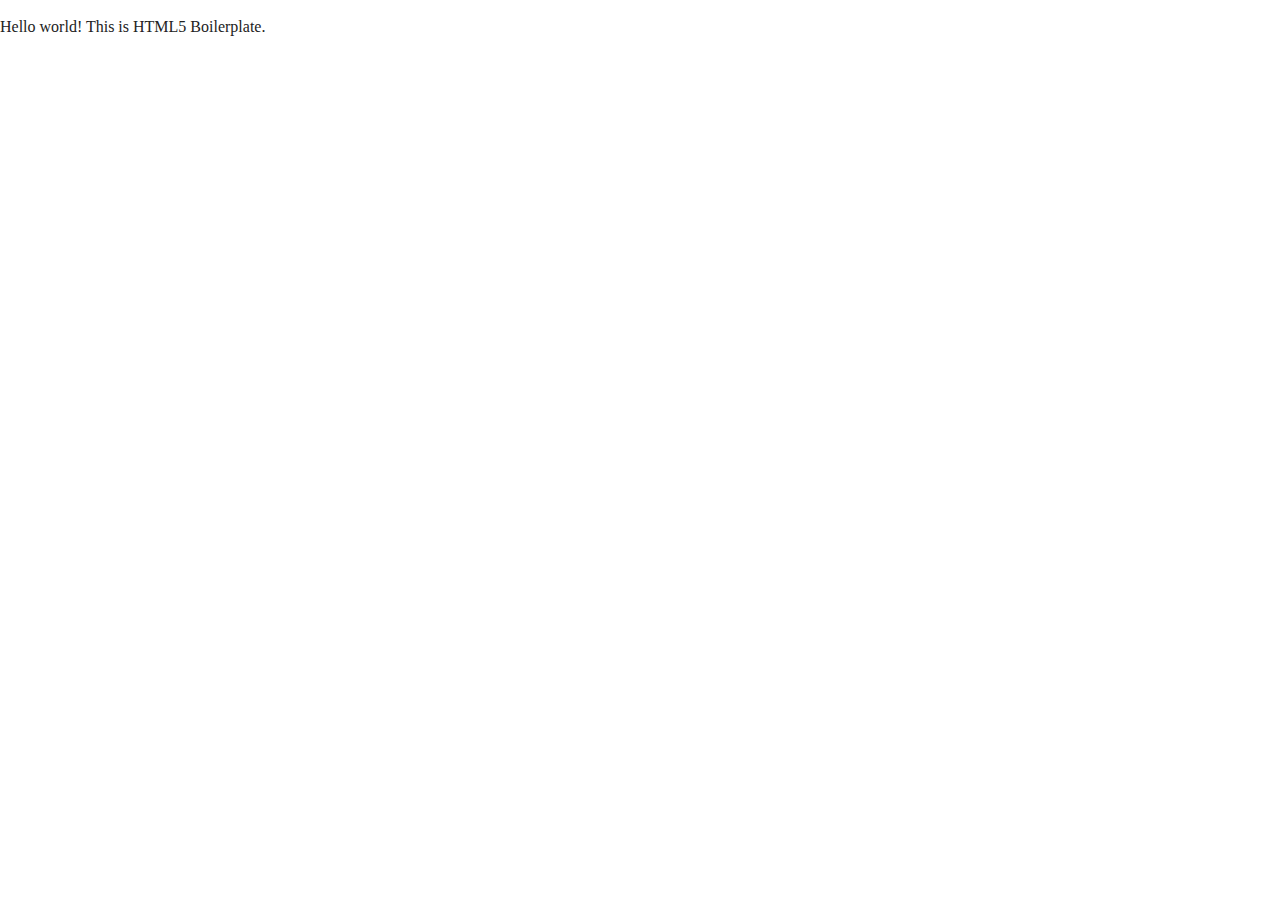
==== index.html @ c73bb633 "first commit" ====
<!doctype html>
<html class="no-js" lang="">

<head>
  <meta charset="utf-8">
  <title></title>
  <meta name="description" content="">
  <meta name="viewport" content="width=device-width, initial-scale=1">

  <meta property="og:title" content="">
  <meta property="og:type" content="">
  <meta property="og:url" content="">
  <meta property="og:image" content="">

  <link rel="manifest" href="site.webmanifest">
  <link rel="apple-touch-icon" href="icon.png">
  <!-- Place favicon.ico in the root directory -->

  <link rel="stylesheet" href="css/normalize.css">
  <link rel="stylesheet" href="css/main.css">

  <meta name="theme-color" content="#fafafa">
</head>

<body>

  <!-- Add your site or application content here -->
  <p>Hello world! This is HTML5 Boilerplate.</p>
  <script src="js/vendor/modernizr-3.11.2.min.js"></script>
  <script src="js/plugins.js"></script>
  <script src="js/main.js"></script>

  <!-- Google Analytics: change UA-XXXXX-Y to be your site's ID. -->
  <script>
    window.ga = function () { ga.q.push(arguments) }; ga.q = []; ga.l = +new Date;
    ga('create', 'UA-XXXXX-Y', 'auto'); ga('set', 'anonymizeIp', true); ga('set', 'transport', 'beacon'); ga('send', 'pageview')
  </script>
  <script src="https://www.google-analytics.com/analytics.js" async></script>
</body>

</html>
---- css/main.css ----
/*! HTML5 Boilerplate v8.0.0 | MIT License | https://html5boilerplate.com/ */

/* main.css 2.1.0 | MIT License | https://github.com/h5bp/main.css#readme */
/*
 * What follows is the result of much research on cross-browser styling.
 * Credit left inline and big thanks to Nicolas Gallagher, Jonathan Neal,
 * Kroc Camen, and the H5BP dev community and team.
 */

/* ==========================================================================
   Base styles: opinionated defaults
   ========================================================================== */

html {
  color: #222;
  font-size: 1em;
  line-height: 1.4;
}

/*
 * Remove text-shadow in selection highlight:
 * https://twitter.com/miketaylr/status/12228805301
 *
 * Vendor-prefixed and regular ::selection selectors cannot be combined:
 * https://stackoverflow.com/a/16982510/7133471
 *
 * Customize the background color to match your design.
 */

::-moz-selection {
  background: #b3d4fc;
  text-shadow: none;
}

::selection {
  background: #b3d4fc;
  text-shadow: none;
}

/*
 * A better looking default horizontal rule
 */

hr {
  display: block;
  height: 1px;
  border: 0;
  border-top: 1px solid #ccc;
  margin: 1em 0;
  padding: 0;
}

/*
 * Remove the gap between audio, canvas, iframes,
 * images, videos and the bottom of their containers:
 * https://github.com/h5bp/html5-boilerplate/issues/440
 */

audio,
canvas,
iframe,
img,
svg,
video {
  vertical-align: middle;
}

/*
 * Remove default fieldset styles.
 */

fieldset {
  border: 0;
  margin: 0;
  padding: 0;
}

/*
 * Allow only vertical resizing of textareas.
 */

textarea {
  resize: vertical;
}

/* ==========================================================================
   Author's custom styles
   ========================================================================== */

/* ==========================================================================
   Helper classes
   ========================================================================== */

/*
 * Hide visually and from screen readers
 */

.hidden,
[hidden] {
  display: none !important;
}

/*
 * Hide only visually, but have it available for screen readers:
 * https://snook.ca/archives/html_and_css/hiding-content-for-accessibility
 *
 * 1. For long content, line feeds are not interpreted as spaces and small width
 *    causes content to wrap 1 word per line:
 *    https://medium.com/@jessebeach/beware-smushed-off-screen-accessible-text-5952a4c2cbfe
 */

.sr-only {
  border: 0;
  clip: rect(0, 0, 0, 0);
  height: 1px;
  margin: -1px;
  overflow: hidden;
  padding: 0;
  position: absolute;
  white-space: nowrap;
  width: 1px;
  /* 1 */
}

/*
 * Extends the .sr-only class to allow the element
 * to be focusable when navigated to via the keyboard:
 * https://www.drupal.org/node/897638
 */

.sr-only.focusable:active,
.sr-only.focusable:focus {
  clip: auto;
  height: auto;
  margin: 0;
  overflow: visible;
  position: static;
  white-space: inherit;
  width: auto;
}

/*
 * Hide visually and from screen readers, but maintain layout
 */

.invisible {
  visibility: hidden;
}

/*
 * Clearfix: contain floats
 *
 * For modern browsers
 * 1. The space content is one way to avoid an Opera bug when the
 *    `contenteditable` attribute is included anywhere else in the document.
 *    Otherwise it causes space to appear at the top and bottom of elements
 *    that receive the `clearfix` class.
 * 2. The use of `table` rather than `block` is only necessary if using
 *    `:before` to contain the top-margins of child elements.
 */

.clearfix::before,
.clearfix::after {
  content: " ";
  display: table;
}

.clearfix::after {
  clear: both;
}

/* ==========================================================================
   EXAMPLE Media Queries for Responsive Design.
   These examples override the primary ('mobile first') styles.
   Modify as content requires.
   ========================================================================== */

@media only screen and (min-width: 35em) {
  /* Style adjustments for viewports that meet the condition */
}

@media print,
  (-webkit-min-device-pixel-ratio: 1.25),
  (min-resolution: 1.25dppx),
  (min-resolution: 120dpi) {
  /* Style adjustments for high resolution devices */
}

/* ==========================================================================
   Print styles.
   Inlined to avoid the additional HTTP request:
   https://www.phpied.com/delay-loading-your-print-css/
   ========================================================================== */

@media print {
  *,
  *::before,
  *::after {
    background: #fff !important;
    color: #000 !important;
    /* Black prints faster */
    box-shadow: none !important;
    text-shadow: none !important;
  }

  a,
  a:visited {
    text-decoration: underline;
  }

  a[href]::after {
    content: " (" attr(href) ")";
  }

  abbr[title]::after {
    content: " (" attr(title) ")";
  }

  /*
   * Don't show links that are fragment identifiers,
   * or use the `javascript:` pseudo protocol
   */
  a[href^="#"]::after,
  a[href^="javascript:"]::after {
    content: "";
  }

  pre {
    white-space: pre-wrap !important;
  }

  pre,
  blockquote {
    border: 1px solid #999;
    page-break-inside: avoid;
  }

  /*
   * Printing Tables:
   * https://web.archive.org/web/20180815150934/http://css-discuss.incutio.com/wiki/Printing_Tables
   */
  thead {
    display: table-header-group;
  }

  tr,
  img {
    page-break-inside: avoid;
  }

  p,
  h2,
  h3 {
    orphans: 3;
    widows: 3;
  }

  h2,
  h3 {
    page-break-after: avoid;
  }
}
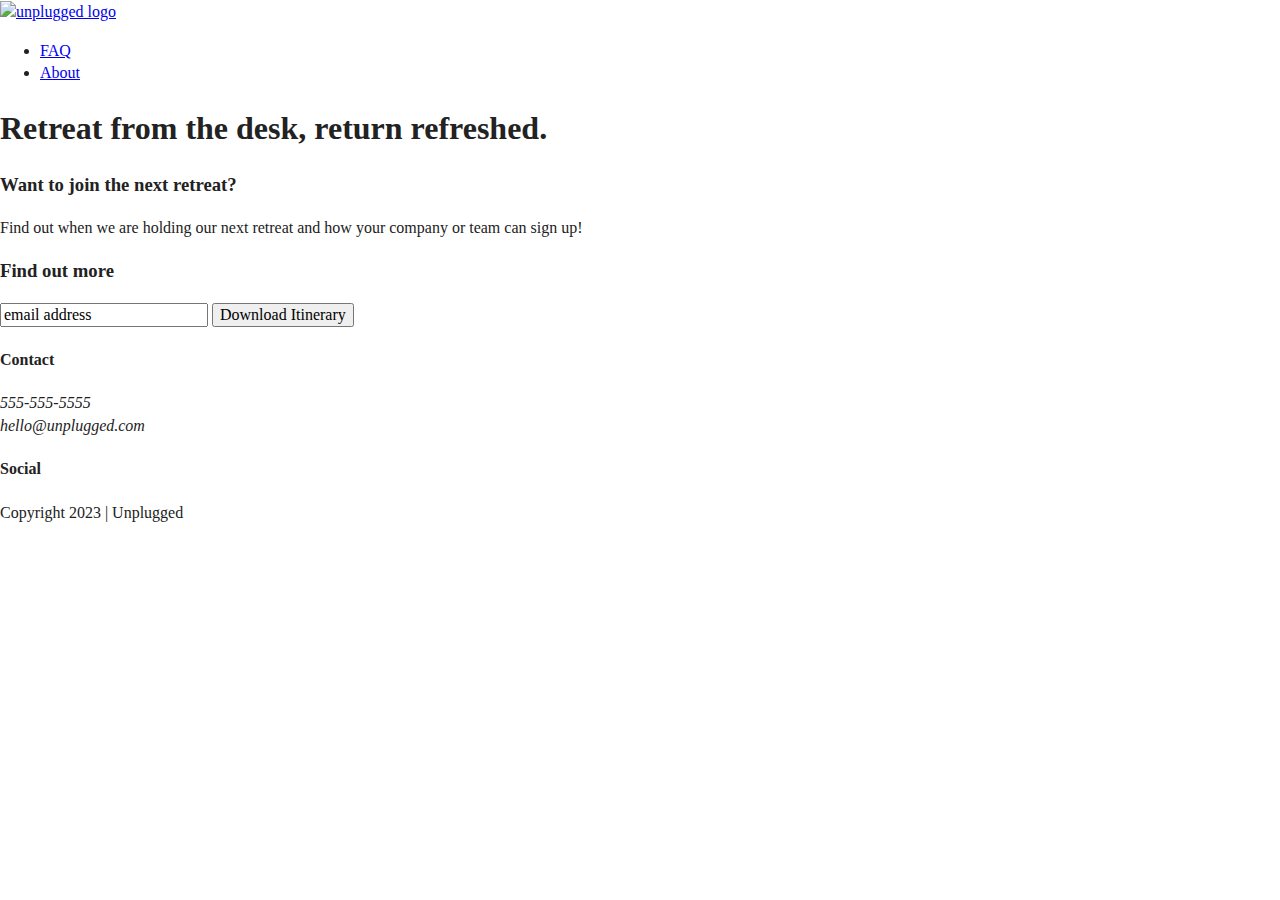
==== commit 4bc24dab: "Added header, main, and footer section" ====
--- a/index.html
+++ b/index.html
@@ -3,7 +3,7 @@
 
 <head>
   <meta charset="utf-8">
-  <title></title>
+  <title>Unplugged Retreat</title>
   <meta name="description" content="">
   <meta name="viewport" content="width=device-width, initial-scale=1">
 
@@ -24,8 +24,73 @@
 
 <body>
 
-  <!-- Add your site or application content here -->
-  <p>Hello world! This is HTML5 Boilerplate.</p>
+  <header>
+    <div class="content-wrapper">
+      <a href="#">
+        <img src="" alt="unplugged logo">
+      </a>
+      <div class="header-divider">
+        <nav>
+          <ul>
+            <li><a href="faq/index.html" rel="noopener">FAQ</a></li>
+            <li><a href="about/index.html" rel="noopener">About</a></li>
+          </ul>
+        </nav>
+      </div>   
+    </div>
+  </header>
+
+  <main>
+    <section class="hero-area">
+      <div class="content-wrapper">
+        <h1>Retreat from the desk, return refreshed.</h1>
+      </div>      
+    </section>
+
+    <aside>     
+      <div class="content-wrapper">
+        <div class="form-description">
+          <h3>Want to join the next retreat?</h3>
+          <p>Find out when we are holding our next retreat and how your company or team can sign up!</p>
+        </div>
+        <div class="form">
+          <h3>Find out more</h3>
+          <input type="text" name="name" value="email address">
+          <input type="button" value="Download Itinerary">
+        </div>        
+      </div>   
+    </aside>
+  </main> <!--main wrapper-->
+
+  <footer>
+    <div class="content-wrapper">
+      <div class="footer-contact">
+        <div class="contact">
+          <h4>Contact</h4>
+          <address>
+            <p>
+              555-555-5555 <br>
+              hello@unplugged.com
+            </p>
+          </address>
+        </div>
+        <div class="social">
+          <h4>Social</h4>
+          <div class="social-icons">
+            <p><a href="facebook.com" target="_blank" rel="noopener"></a></p>
+            <p><a href="twitter.com" target="_blank" rel="noopener"></a></p>
+            <p><a href="instagram.com" target="_blank" rel="noopener"></a></p>
+          </div> 
+        </div>
+      </div> <!--footer content ends here-->
+
+      <div class="copyright">
+        <p>Copyright 2023 | Unplugged</p>
+      </div> <!--footer content-wrapper ends-->
+    </div>
+  </footer>
+
+
   <script src="js/vendor/modernizr-3.11.2.min.js"></script>
   <script src="js/plugins.js"></script>
   <script src="js/main.js"></script>
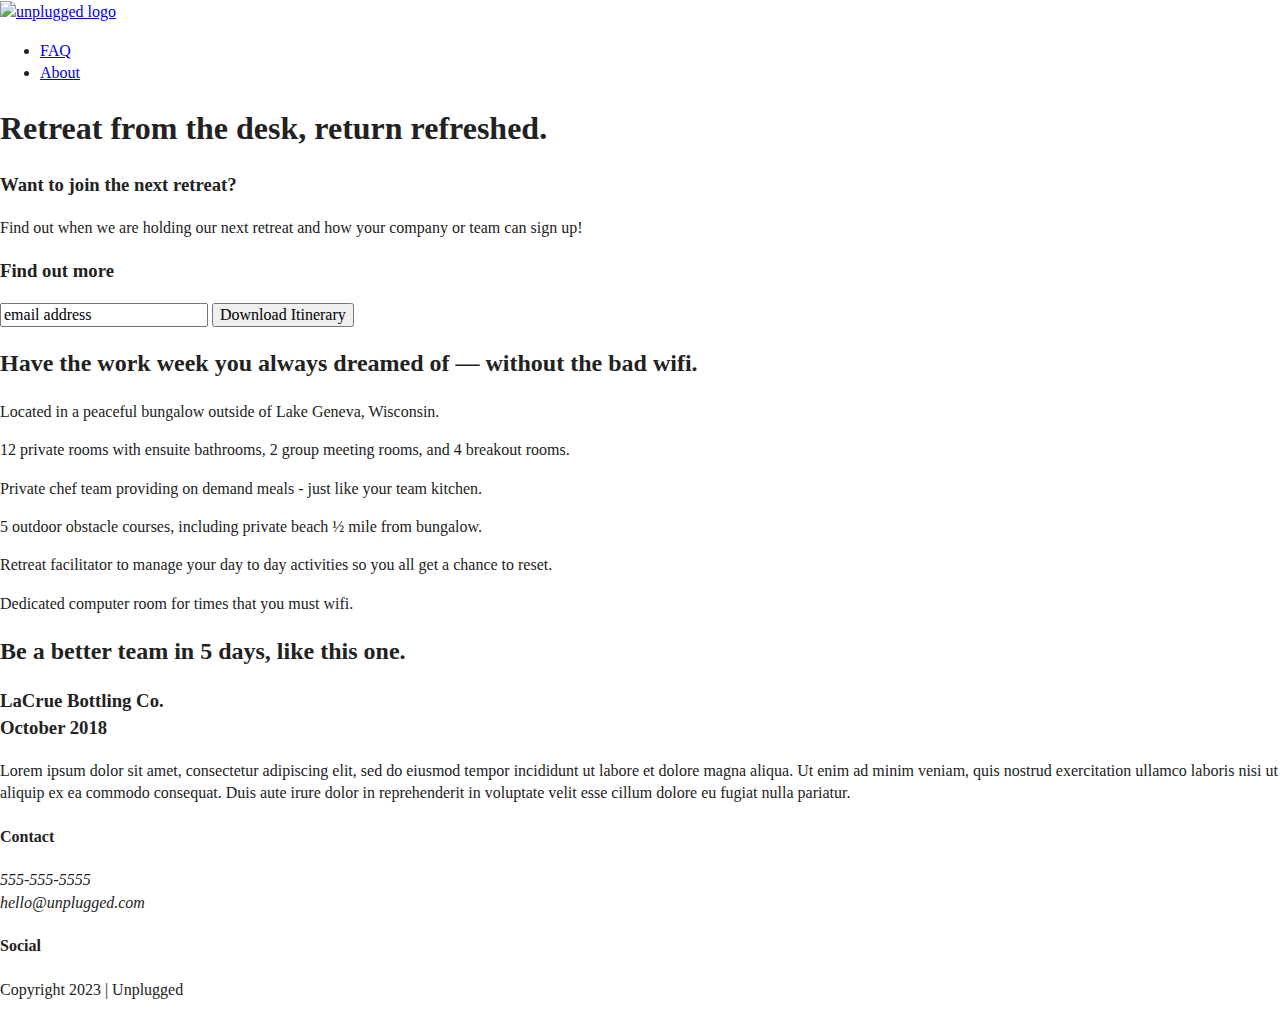
==== commit 636c3468: "Added a section for features and icons, and also the reviews" ====
--- a/index.html
+++ b/index.html
@@ -29,18 +29,18 @@
       <a href="#">
         <img src="" alt="unplugged logo">
       </a>
-      <div class="header-divider">
-        <nav>
-          <ul>
-            <li><a href="faq/index.html" rel="noopener">FAQ</a></li>
-            <li><a href="about/index.html" rel="noopener">About</a></li>
-          </ul>
-        </nav>
-      </div>   
+      <div class="header-divider"></div>
+      <nav>
+        <ul>
+          <li><a href="faq/index.html" rel="noopener">FAQ</a></li>
+          <li><a href="about/index.html" rel="noopener">About</a></li>
+        </ul>
+      </nav>   
     </div>
   </header>
 
   <main>
+
     <section class="hero-area">
       <div class="content-wrapper">
         <h1>Retreat from the desk, return refreshed.</h1>
@@ -51,7 +51,8 @@
       <div class="content-wrapper">
         <div class="form-description">
           <h3>Want to join the next retreat?</h3>
-          <p>Find out when we are holding our next retreat and how your company or team can sign up!</p>
+          <p>Find out when we are holding our next retreat and how your company or team can sign up!
+          </p>
         </div>
         <div class="form">
           <h3>Find out more</h3>
@@ -59,12 +60,78 @@
           <input type="button" value="Download Itinerary">
         </div>        
       </div>   
+
     </aside>
+
+    <section class="features">
+      <div class="content-wrapper">
+        <h2>
+          Have the work week you always dreamed of — without the bad wifi.
+        </h2>
+        <div class="features-items">
+          <article>
+            <p class="fontawesome-icon"></p>
+            <p class="features-item-description">
+              Located in a peaceful bungalow outside of Lake Geneva, Wisconsin.
+            </p>
+          </article>
+          <article>
+            <p class="fontawesome-icon"></p>
+            <p class="features-item-description">
+              12 private rooms with ensuite bathrooms, 2 group meeting rooms, and 4 breakout rooms.
+            </p>
+          </article>
+          <article>
+            <p class="fontawesome-icon"></p>
+            <p class="features-item-description">
+              Private chef team providing on demand meals - just like your team kitchen.
+            </p>
+          </article>
+          <article>
+            <p class="fontawesome-icon"></p>
+            <p class="features-item-description">
+              5 outdoor obstacle courses, including private beach ½ mile from bungalow.
+            </p>
+          </article>
+          <article>
+            <p class="fontawesome-icon"></p>
+            <p class="features-item-description">
+              Retreat facilitator to manage your day to day activities so you all get a chance to reset.
+            </p>
+          </article>
+          <article>
+            <p class="fontawesome-icon"></p>
+            <p class="features-item-description">
+              Dedicated computer room for times that you must wifi.
+            </p>
+          </article>
+        </div>       
+      </div>
+    </section>
+
+    <section class="reviews">
+      <div class="content-wrapper">
+        <h2>
+          Be a better team in 5 days, like this one.
+        </h2>
+        <article>
+          <div>
+            <h3>
+              LaCrue Bottling Co. <br>
+              October 2018
+            </h3>
+            <p>Lorem ipsum dolor sit amet, consectetur adipiscing elit, sed do eiusmod tempor incididunt ut labore et dolore magna aliqua. Ut enim ad minim veniam, quis nostrud exercitation ullamco laboris nisi ut aliquip ex ea commodo consequat. Duis aute irure dolor in reprehenderit in voluptate velit esse cillum dolore eu fugiat nulla pariatur.               
+            </p>
+          </div>
+        </article> 
+      </div>
+    </section>
+
   </main> <!--main wrapper-->
 
   <footer>
     <div class="content-wrapper">
-      <div class="footer-contact">
+      <div class="footer-content">
         <div class="contact">
           <h4>Contact</h4>
           <address>
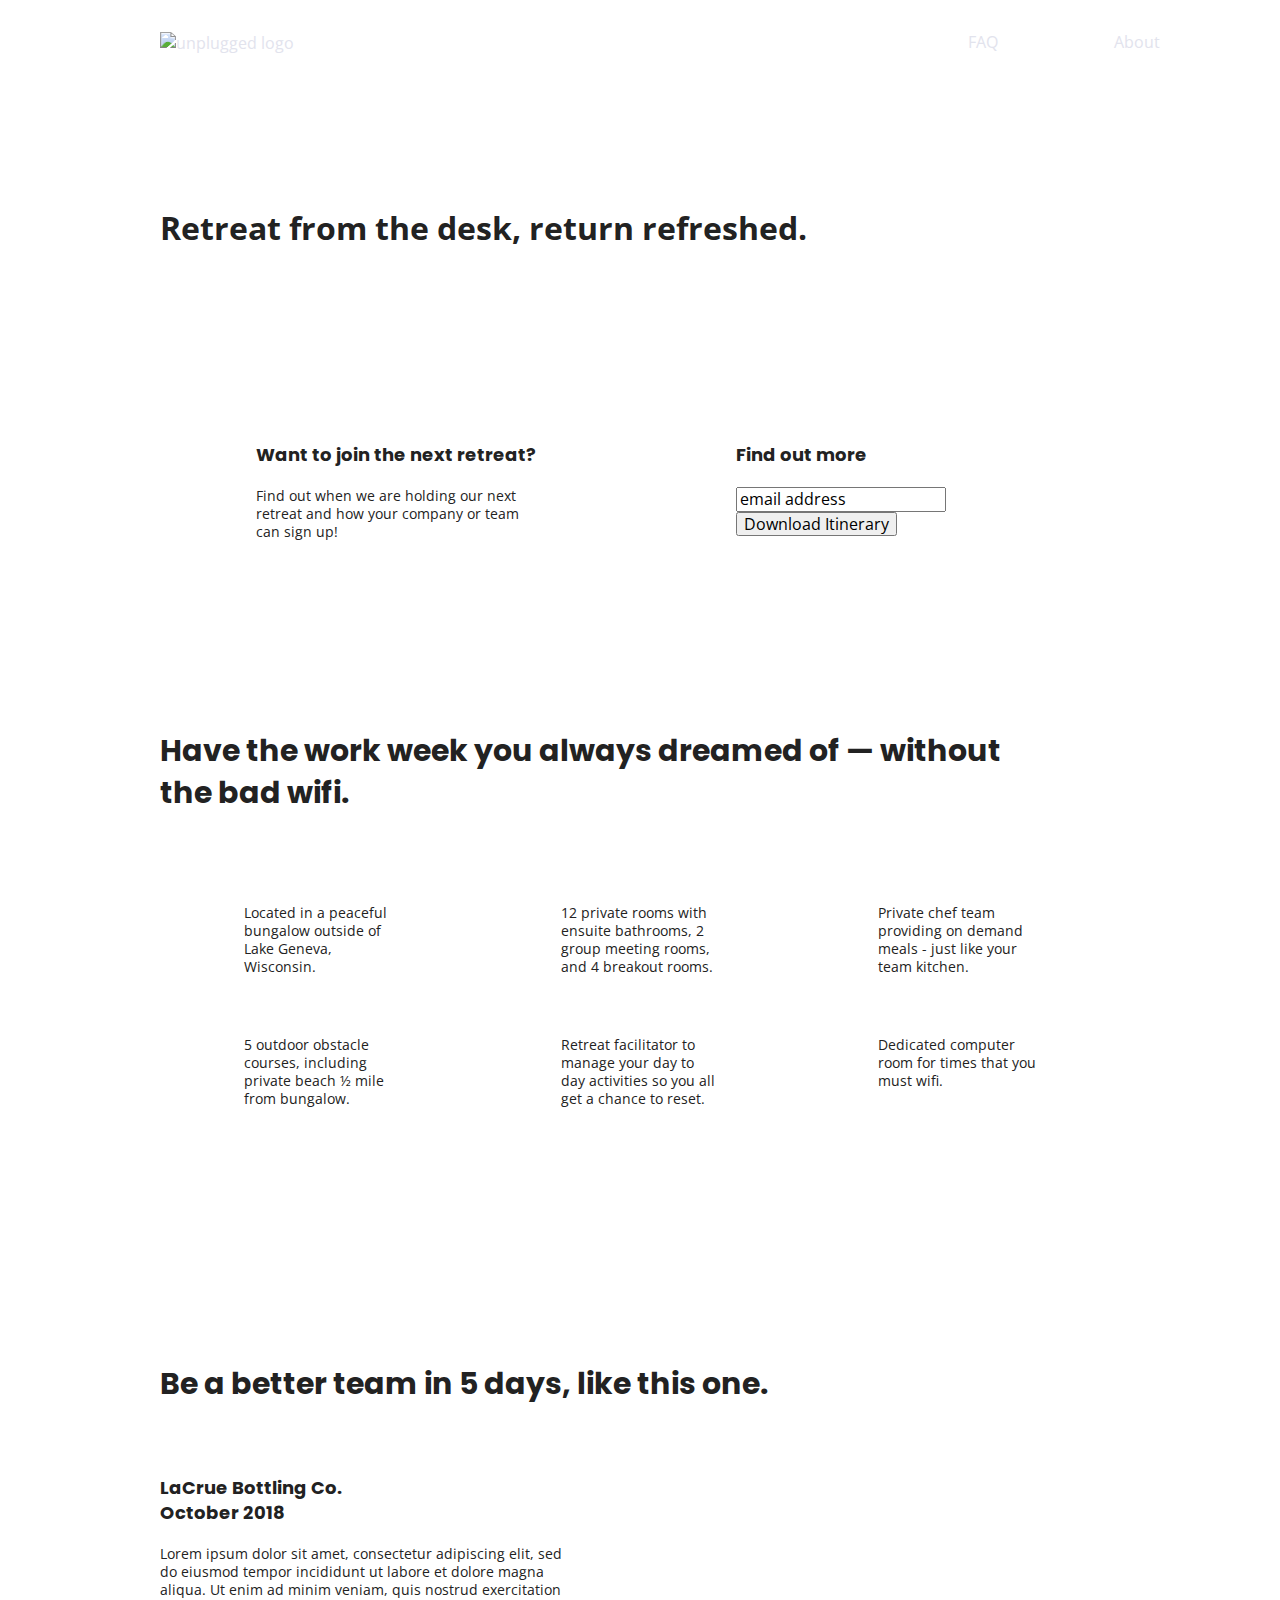
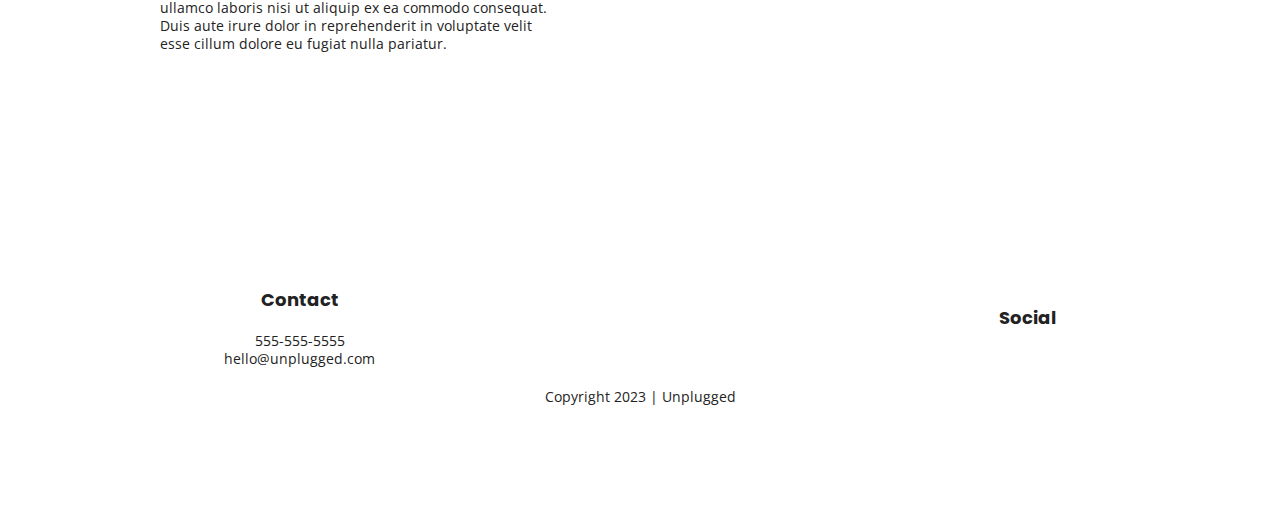
==== commit 62f093a0: "Added text styles" ====
--- a/index.html
+++ b/index.html
@@ -16,6 +16,8 @@
   <link rel="apple-touch-icon" href="icon.png">
   <!-- Place favicon.ico in the root directory -->
 
+  <!-- Google Fonts -->
+  <link href="https://fonts.googleapis.com/css?family=Open+Sans:400,700|Poppins:500,700" rel="stylesheet">
   <link rel="stylesheet" href="css/normalize.css">
   <link rel="stylesheet" href="css/main.css">
 
@@ -32,8 +34,8 @@
       <div class="header-divider"></div>
       <nav>
         <ul>
-          <li><a href="faq/index.html" rel="noopener">FAQ</a></li>
-          <li><a href="about/index.html" rel="noopener">About</a></li>
+          <li><a href="faq/index.html">FAQ</a></li>
+          <li><a href="about/index.html">About</a></li>
         </ul>
       </nav>   
     </div>
--- a/css/main.css
+++ b/css/main.css
@@ -1,6 +1,5 @@
-/*! HTML5 Boilerplate v8.0.0 | MIT License | https://html5boilerplate.com/ */
-
-/* main.css 2.1.0 | MIT License | https://github.com/h5bp/main.css#readme */
+/*! HTML5 Boilerplate v6.1.0 | MIT License | https://html5boilerplate.com/ */
+
 /*
  * What follows is the result of much research on cross-browser styling.
  * Credit left inline and big thanks to Nicolas Gallagher, Jonathan Neal,
@@ -11,253 +10,676 @@
    Base styles: opinionated defaults
    ========================================================================== */
 
-html {
-  color: #222;
-  font-size: 1em;
-  line-height: 1.4;
+   html {
+    color: #222;
+    font-size: 1em;
+    line-height: 1.4;
+  }
+  
+  /*
+   * Remove text-shadow in selection highlight:
+   * https://twitter.com/miketaylr/status/12228805301
+   *
+   * Vendor-prefixed and regular ::selection selectors cannot be combined:
+   * https://stackoverflow.com/a/16982510/7133471
+   *
+   * Customize the background color to match your design.
+   */
+  
+  ::-moz-selection {
+    background: #b3d4fc;
+    text-shadow: none;
+  }
+  
+  ::selection {
+    background: #b3d4fc;
+    text-shadow: none;
+  }
+  
+  /*
+   * A better looking default horizontal rule
+   */
+  
+  hr {
+    display: block;
+    height: 1px;
+    border: 0;
+    border-top: 1px solid #ccc;
+    margin: 1em 0;
+    padding: 0;
+  }
+  
+  /*
+   * Remove the gap between audio, canvas, iframes,
+   * images, videos and the bottom of their containers:
+   * https://github.com/h5bp/html5-boilerplate/issues/440
+   */
+  
+  audio,
+  canvas,
+  iframe,
+  img,
+  svg,
+  video {
+    vertical-align: middle;
+  }
+  
+  /*
+   * Remove default fieldset styles.
+   */
+  
+  fieldset {
+    border: 0;
+    margin: 0;
+    padding: 0;
+  }
+  
+  /*
+   * Allow only vertical resizing of textareas.
+   */
+  
+  textarea {
+    resize: vertical;
+  }
+  
+  /* ==========================================================================
+     Browser Upgrade Prompt
+     ========================================================================== */
+  
+  .browserupgrade {
+    margin: 0.2em 0;
+    background: #ccc;
+    color: #000;
+    padding: 0.2em 0;
+  }
+  
+  /* ==========================================================================
+     Author's custom styles
+     ========================================================================== */
+     /* General Styles */
+ 
+  html {
+    font-size: 1rem;
+  }
+  
+  body {
+    font-family: 'Open Sans', sans-serif;
+    font-size: 1em;
+    text-align: left;
+  }
+  
+  ul, 
+  ol {
+    list-style-type: none;
+  }
+  
+  a {
+    color: #e2e3ed;
+    text-decoration: none;
+  }
+  
+  h2 {
+    font-family: 'Poppins', sans-serif;
+    font-size: 1.875em;
+  }
+  
+  h3, 
+  h4 {
+    font-family: 'Poppins', sans-serif;
+    margin: 20px 0;
+    font-size: 1.125em;
+  }
+  
+  p {
+    font-size: .875em;
+    line-height: 1.285em;
+  }
+  
+  img {
+  
+  }
+  
+  figure {
+    
+  }
+  
+  address {
+    font-style: normal;
+  }
+         
+  .content-wrapper {
+    width: 90%;
+    margin: 50px 0;
+  }
+  
+  /* -------------------- Base Header - Footer Styles -------------------- */
+  header {
+    display: flex;
+    justify-content: center;
+    padding: 15px 0;
+  }
+  
+  header .content-wrapper {
+    display: flex;
+    justify-content: center;
+    align-items: center;
+    flex-flow: row wrap;
+    margin: 0;
+  }
+  
+  .header-divider {
+    width: 100%;
+    height: 1px;
+    margin: 10px 0 20px 0;
+  }
+  
+  header nav {
+    width: 60%;
+  }
+  
+  header nav ul {
+    display: flex;
+    justify-content: space-around;
+    width: 100%;
+  }
+  
+  footer {
+    display: flex;
+    flex-direction: column;
+    align-items: center;
+    text-align: center;
+  }
+  
+  footer p {
+    margin: 0;
+  }
+  
+  footer .content-wrapper {
+    width: 55%;
+  }
+  
+  footer .contact {
+    margin-bottom: 50px;
+  }
+  
+  footer .social-icons {
+    display: flex;
+    justify-content: space-around;
+    align-items: center;
+  }
+  
+  footer .social-icons p {
+    display: flex;
+    justify-content: center;
+    align-items: center;
+  }
+  
+  footer .copyright {
+    margin: 20px 0;
+  }
+  
+  /* -------------------- Mobile Styles - Homepage -------------------- */
+  
+  /* Hero Area */
+  
+  .hero-area {
+    display: flex;
+    justify-content: center;
+  }
+  
+  /* Aside */
+  
+  aside {
+    display: flex;
+    justify-content: center;
+  }
+  
+  /* Features */
+  
+  .features {
+    display: flex;
+    justify-content: center;
+  }
+  
+  .features h2 {
+    margin-bottom: 60px;
+  }
+  
+  .features article {
+    width: 63%;
+    margin: 30px 0;
+  }
+  
+  .features .features-items {
+    display: flex;
+    justify-content: center;
+    align-items: flex-start;
+    flex-flow: row wrap;
+  }
+  
+  .features p {
+    margin: 0;
+  }
+  
+  /* Reviews */
+  
+  .reviews {
+    display: flex;
+    justify-content: center;
+  }
+  
+  .reviews h2 {
+    margin-bottom: 40px;
+  }
+  
+  .reviews h3 {
+    width: 55%;
+    margin: 20px 0;
+  }
+  
+  /* ==========================================================================
+     About Page
+     ========================================================================== */
+  
+  .mission {
+    display: flex;
+    justify-content: center;
+  }
+  
+  .contact-section {
+    display: flex;
+    justify-content: center;
+  }
+  
+  .contact-content p {
+    margin: 0;
+  }
+  
+  /* ==========================================================================
+     FAQ Page
+     ========================================================================== */
+  
+  .faq {
+    display: flex;
+    justify-content: center;
+  }
+  
+  .faq .content-wrapper {
+    display: flex;
+    justify-content: center;
+    align-items: flex-start;
+    flex-flow: row wrap;
+    margin: 50px 0 0 0;
+  }
+  
+  .faq h2 {
+    margin-bottom: 40px;
+  }
+  
+  .faq-content {
+    margin-bottom: 50px;
+  }
+  
+  /* ==========================================================================
+     Helper classes
+     ========================================================================== */
+  
+  /*
+   * Hide visually and from screen readers
+   */
+  
+  .hidden {
+    display: none !important;
+  }
+  
+  /*
+   * Hide only visually, but have it available for screen readers:
+   * https://snook.ca/archives/html_and_css/hiding-content-for-accessibility
+   *
+   * 1. For long content, line feeds are not interpreted as spaces and small width
+   *    causes content to wrap 1 word per line:
+   *    https://medium.com/@jessebeach/beware-smushed-off-screen-accessible-text-5952a4c2cbfe
+   */
+  
+  .visuallyhidden {
+    border: 0;
+    clip: rect(0 0 0 0);
+    height: 1px;
+    margin: -1px;
+    overflow: hidden;
+    padding: 0;
+    position: absolute;
+    width: 1px;
+    white-space: nowrap;
+    /* 1 */
+  }
+  
+  /*
+   * Extends the .visuallyhidden class to allow the element
+   * to be focusable when navigated to via the keyboard:
+   * https://www.drupal.org/node/897638
+   */
+  
+  .visuallyhidden.focusable:active,
+  .visuallyhidden.focusable:focus {
+    clip: auto;
+    height: auto;
+    margin: 0;
+    overflow: visible;
+    position: static;
+    width: auto;
+    white-space: inherit;
+  }
+  
+  /*
+   * Hide visually and from screen readers, but maintain layout
+   */
+  
+  .invisible {
+    visibility: hidden;
+  }
+  
+  /*
+   * Clearfix: contain floats
+   *
+   * For modern browsers
+   * 1. The space content is one way to avoid an Opera bug when the
+   *    `contenteditable` attribute is included anywhere else in the document.
+   *    Otherwise it causes space to appear at the top and bottom of elements
+   *    that receive the `clearfix` class.
+   * 2. The use of `table` rather than `block` is only necessary if using
+   *    `:before` to contain the top-margins of child elements.
+   */
+  
+  .clearfix:before,
+  .clearfix:after {
+    content: " ";
+    /* 1 */
+    display: table;
+    /* 2 */
+  }
+  
+  .clearfix:after {
+    clear: both;
+  }
+  
+  /* ==========================================================================
+     EXAMPLE Media Queries for Responsive Design.
+     These examples override the primary ('mobile first') styles.
+     Modify as content requires.
+     ========================================================================== */
+  
+  @media only screen and (min-width:768px) {
+    /*Tablet styles here*/
+  
+    /* General styles */
+    .content-wrapper {
+      max-width: 640px;
+      margin: 100px 0;
+    }
+  
+    /* Header */
+    header {
+      padding: 33px 0;
+    }
+  
+    header .content-wrapper {
+      width: 100%;
+      justify-content: space-between;
+    }
+  
+    header nav {
+      width: 20%;
+    }
+  
+    header nav ul {
+      justify-content: space-between;
+    }
+  
+    .header-divider {
+      display: none;
+    }
+  
+    /* Hero Area */
+  
+    /* Aside */
+    aside .content-wrapper {
+      margin: 50px 0;
+      display: flex;
+      justify-content: space-between;
+      align-content: flex-start;
+    }
+  
+    aside .content-wrapper .form-description,
+    aside .content-wrapper .form {
+      width: 40%;
+      margin: 0;
+    }
+  
+    /* Features */
+    .features article {
+      display: flex;
+      align-items: center;
+      flex-flow: column wrap;
+      flex-basis: 50%;
+    }
+  
+    .features .features-item-description {
+      width: 50%;
+    }
+  
+    /* Reviews */
+    .reviews article {
+      display: flex;
+      justify-content: space-between;
+    }
+  
+    .reviews article div {
+      width: 49%;
+    }
+  
+    /* Footer */
+    footer .content-wrapper {
+      width: 65%;
+    }
+  
+    .footer-content {
+      display: flex;
+      justify-content: space-between;
+      align-items: center;
+    }
+  
+    footer .contact {
+      margin-bottom: 0;
+    }
+  
+    footer .copyright {
+      width: 100%;
+    }
+  
+    /* ==========================================================================
+       About Page
+       ========================================================================== */
+  
+    .mission-content {
+      display: flex;
+      justify-content: space-between;
+      align-items: flex-start;
+      padding-top: 20px
+    }
+  
+    .mission-content p {
+      width: 45%;
+    }
+  
+    .contact-section .content-wrapper h2 {
+      width: 80%;
+    }
+  
+    .contact-content {
+      display: flex;
+      justify-content: space-between;
+      align-items: flex-start;
+    }
+  
+    /* ==========================================================================
+       FAQ Page
+       ========================================================================== */
+  
+    .faq .content-wrapper {
+      justify-content: space-between;
+    }
+  
+    .faq-content {
+      flex-basis: 45%;
+    }
+  
+    .faq h2 {
+      width: 100%;
+    }
+  }
+
+
+  /* --------------------Desktop Styles---------------------- */
+  @media only screen and (min-width:1200px) {
+
+     /* General styles */
+    .content-wrapper {
+      max-width: 960px;
+    }
+    /* Header */
+    header {
+      padding: 15px 0;
+    }
+
+    /* Hero */
+    .hero-area h1 {
+      width: 70%;
+    }
+
+    /* Aside */
+    aside .content-wrapper {
+      justify-content: space-around;
+    }
+
+    aside .content-wrapper .form-description,
+    aside .content-wrapper .form {
+      width: 30%;
+    }
+
+  /* Features */
+  .features h2 {
+    width: 90%;
+  }
+
+  .features article {
+    flex-basis: 33%;
+  }
+
+  /* Reviews */
+
+  .reviews h2 {
+    margin-bottom: 50px;
+  }
+  .reviews article div {
+    width: 42%;
+  }
 }
 
-/*
- * Remove text-shadow in selection highlight:
- * https://twitter.com/miketaylr/status/12228805301
- *
- * Vendor-prefixed and regular ::selection selectors cannot be combined:
- * https://stackoverflow.com/a/16982510/7133471
- *
- * Customize the background color to match your design.
- */
-
-::-moz-selection {
-  background: #b3d4fc;
-  text-shadow: none;
-}
-
-::selection {
-  background: #b3d4fc;
-  text-shadow: none;
-}
-
-/*
- * A better looking default horizontal rule
- */
-
-hr {
-  display: block;
-  height: 1px;
-  border: 0;
-  border-top: 1px solid #ccc;
-  margin: 1em 0;
-  padding: 0;
-}
-
-/*
- * Remove the gap between audio, canvas, iframes,
- * images, videos and the bottom of their containers:
- * https://github.com/h5bp/html5-boilerplate/issues/440
- */
-
-audio,
-canvas,
-iframe,
-img,
-svg,
-video {
-  vertical-align: middle;
-}
-
-/*
- * Remove default fieldset styles.
- */
-
-fieldset {
-  border: 0;
-  margin: 0;
-  padding: 0;
-}
-
-/*
- * Allow only vertical resizing of textareas.
- */
-
-textarea {
-  resize: vertical;
-}
-
-/* ==========================================================================
-   Author's custom styles
-   ========================================================================== */
-
-/* ==========================================================================
-   Helper classes
-   ========================================================================== */
-
-/*
- * Hide visually and from screen readers
- */
-
-.hidden,
-[hidden] {
-  display: none !important;
-}
-
-/*
- * Hide only visually, but have it available for screen readers:
- * https://snook.ca/archives/html_and_css/hiding-content-for-accessibility
- *
- * 1. For long content, line feeds are not interpreted as spaces and small width
- *    causes content to wrap 1 word per line:
- *    https://medium.com/@jessebeach/beware-smushed-off-screen-accessible-text-5952a4c2cbfe
- */
-
-.sr-only {
-  border: 0;
-  clip: rect(0, 0, 0, 0);
-  height: 1px;
-  margin: -1px;
-  overflow: hidden;
-  padding: 0;
-  position: absolute;
-  white-space: nowrap;
-  width: 1px;
-  /* 1 */
-}
-
-/*
- * Extends the .sr-only class to allow the element
- * to be focusable when navigated to via the keyboard:
- * https://www.drupal.org/node/897638
- */
-
-.sr-only.focusable:active,
-.sr-only.focusable:focus {
-  clip: auto;
-  height: auto;
-  margin: 0;
-  overflow: visible;
-  position: static;
-  white-space: inherit;
-  width: auto;
-}
-
-/*
- * Hide visually and from screen readers, but maintain layout
- */
-
-.invisible {
-  visibility: hidden;
-}
-
-/*
- * Clearfix: contain floats
- *
- * For modern browsers
- * 1. The space content is one way to avoid an Opera bug when the
- *    `contenteditable` attribute is included anywhere else in the document.
- *    Otherwise it causes space to appear at the top and bottom of elements
- *    that receive the `clearfix` class.
- * 2. The use of `table` rather than `block` is only necessary if using
- *    `:before` to contain the top-margins of child elements.
- */
-
-.clearfix::before,
-.clearfix::after {
-  content: " ";
-  display: table;
-}
-
-.clearfix::after {
-  clear: both;
-}
-
-/* ==========================================================================
-   EXAMPLE Media Queries for Responsive Design.
-   These examples override the primary ('mobile first') styles.
-   Modify as content requires.
-   ========================================================================== */
-
-@media only screen and (min-width: 35em) {
-  /* Style adjustments for viewports that meet the condition */
-}
-
-@media print,
+  /* ==================== ABOUT PAGE ============================ */
+  
+  .mission h2,
+  .contact-section .content-wrapper h2 {
+    width: 95%;
+  }
+
+  /* ====================== FAQ PAGE ============================ */
+
+  .faq h2 {
+    width: 100%;
+  }
+
+  @media print,
   (-webkit-min-device-pixel-ratio: 1.25),
   (min-resolution: 1.25dppx),
   (min-resolution: 120dpi) {
-  /* Style adjustments for high resolution devices */
-}
-
-/* ==========================================================================
-   Print styles.
-   Inlined to avoid the additional HTTP request:
-   https://www.phpied.com/delay-loading-your-print-css/
-   ========================================================================== */
-
-@media print {
-  *,
-  *::before,
-  *::after {
-    background: #fff !important;
-    color: #000 !important;
-    /* Black prints faster */
-    box-shadow: none !important;
-    text-shadow: none !important;
-  }
-
-  a,
-  a:visited {
-    text-decoration: underline;
-  }
-
-  a[href]::after {
-    content: " (" attr(href) ")";
-  }
-
-  abbr[title]::after {
-    content: " (" attr(title) ")";
-  }
-
-  /*
-   * Don't show links that are fragment identifiers,
-   * or use the `javascript:` pseudo protocol
-   */
-  a[href^="#"]::after,
-  a[href^="javascript:"]::after {
-    content: "";
-  }
-
-  pre {
-    white-space: pre-wrap !important;
-  }
-
-  pre,
-  blockquote {
-    border: 1px solid #999;
-    page-break-inside: avoid;
-  }
-
-  /*
-   * Printing Tables:
-   * https://web.archive.org/web/20180815150934/http://css-discuss.incutio.com/wiki/Printing_Tables
-   */
-  thead {
-    display: table-header-group;
-  }
-
-  tr,
-  img {
-    page-break-inside: avoid;
-  }
-
-  p,
-  h2,
-  h3 {
-    orphans: 3;
-    widows: 3;
-  }
-
-  h2,
-  h3 {
-    page-break-after: avoid;
-  }
-}
-
+    /* Style adjustments for high resolution devices */
+  }
+  
+  /* ==========================================================================
+     Print styles.
+     Inlined to avoid the additional HTTP request:
+     https://www.phpied.com/delay-loading-your-print-css/
+     ========================================================================== */
+  
+  @media print {
+  
+    *,
+    *:before,
+    *:after {
+      background: transparent !important;
+      color: #000 !important;
+      /* Black prints faster */
+      -webkit-box-shadow: none !important;
+      box-shadow: none !important;
+      text-shadow: none !important;
+    }
+  
+    a,
+    a:visited {
+      text-decoration: underline;
+    }
+  
+    a[href]:after {
+      content: " ("attr(href) ")";
+    }
+  
+    abbr[title]:after {
+      content: " ("attr(title) ")";
+    }
+  
+    /*
+       * Don't show links that are fragment identifiers,
+       * or use the `javascript:` pseudo protocol
+       */
+    a[href^="#"]:after,
+    a[href^="javascript:"]:after {
+      content: "";
+    }
+  
+    pre {
+      white-space: pre-wrap !important;
+    }
+  
+    pre,
+    blockquote {
+      border: 1px solid #999;
+      page-break-inside: avoid;
+    }
+  
+    /*
+       * Printing Tables:
+       * http://css-discuss.incutio.com/wiki/Printing_Tables
+       */
+    thead {
+      display: table-header-group;
+    }
+  
+    tr,
+    img {
+      page-break-inside: avoid;
+    }
+  
+    p,
+    h2,
+    h3 {
+      orphans: 3;
+      widows: 3;
+    }
+  
+    h2,
+    h3 {
+      page-break-after: avoid;
+    }
+  }
+  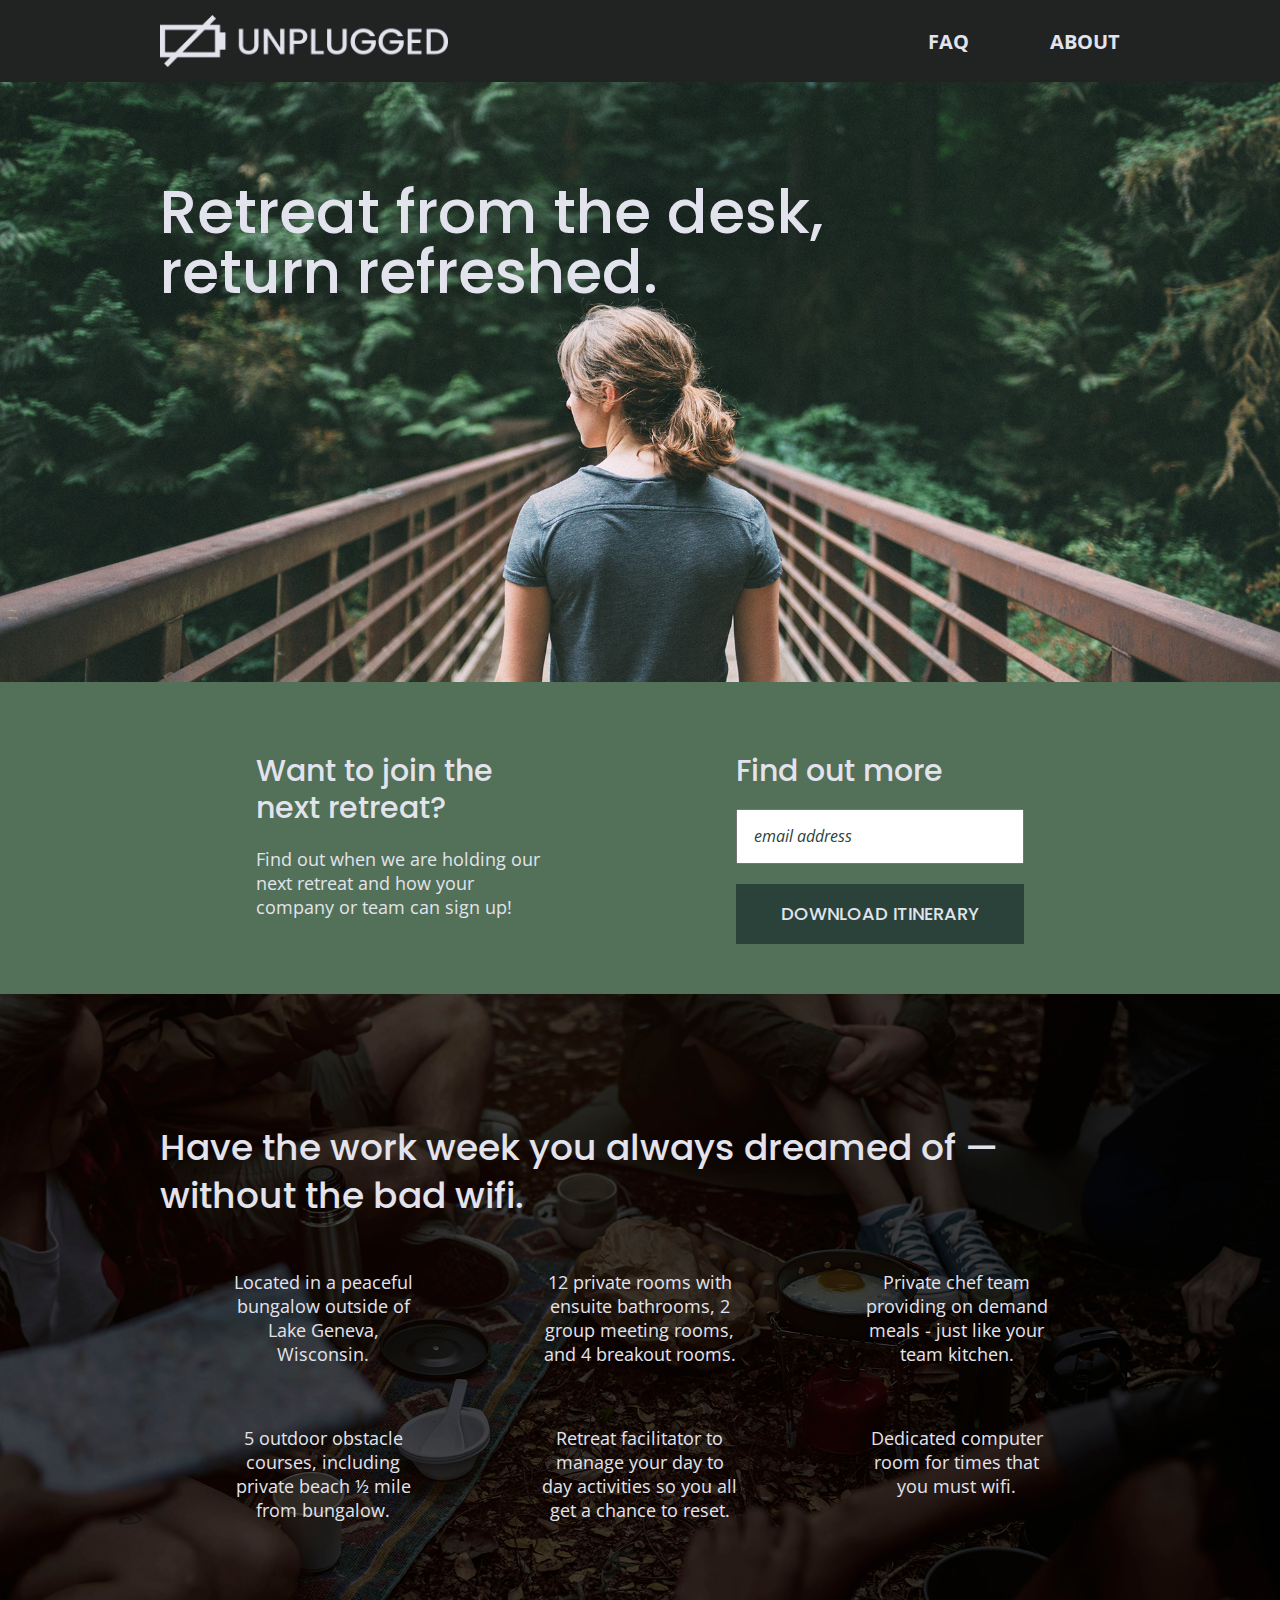
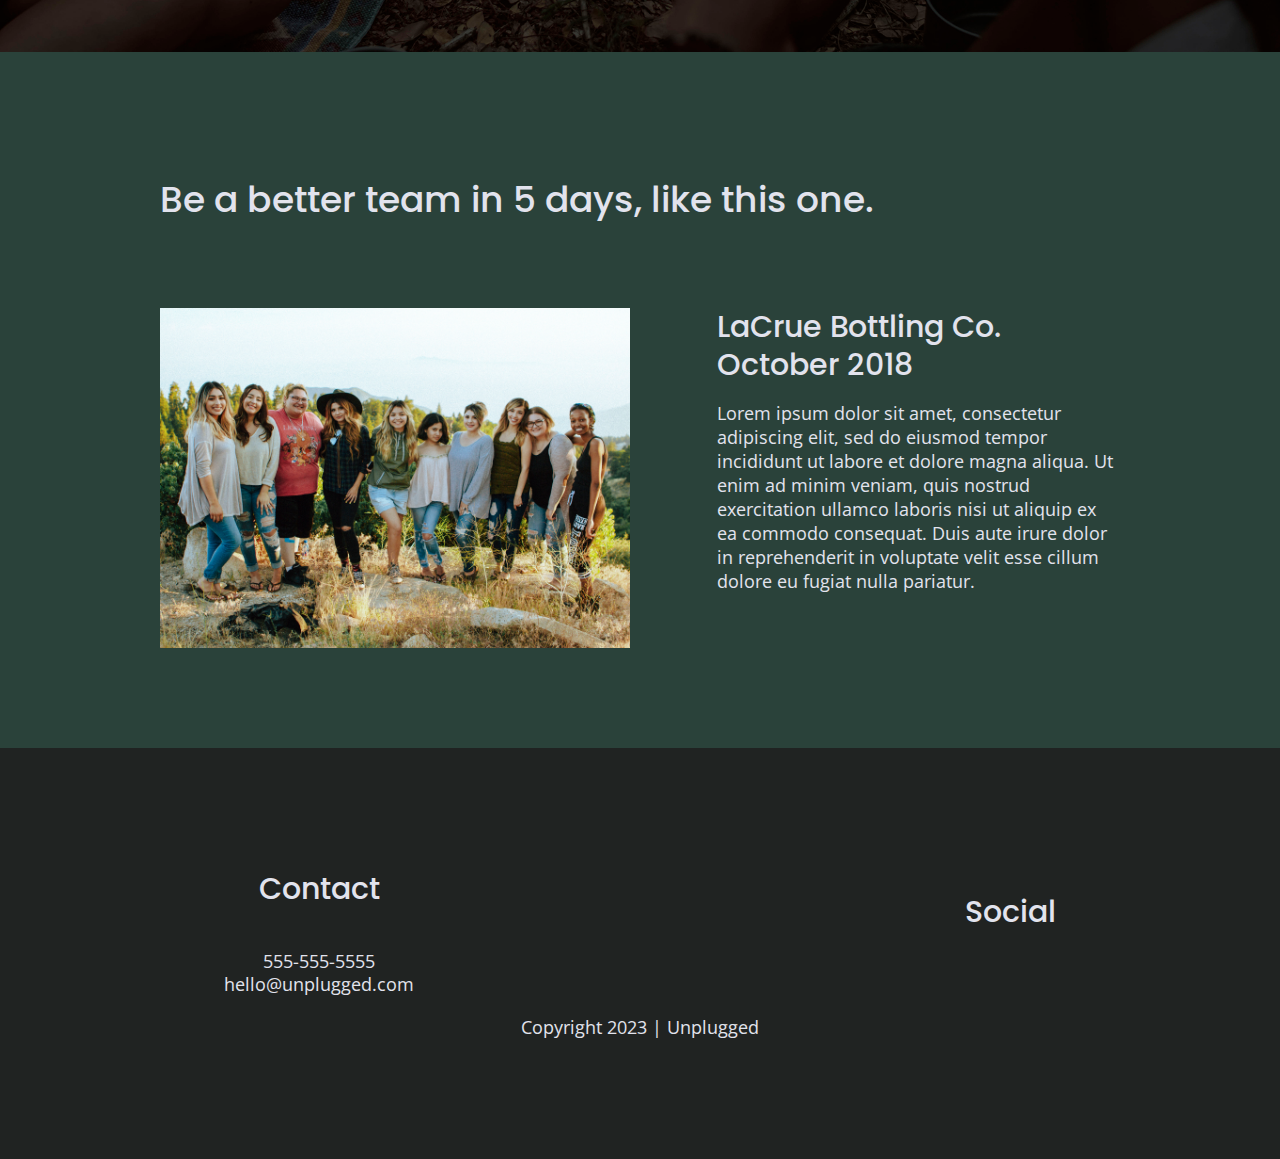
==== commit 8fed7d52: "Added responsive images" ====
--- a/index.html
+++ b/index.html
@@ -28,9 +28,11 @@
 
   <header>
     <div class="content-wrapper">
-      <a href="#">
-        <img src="" alt="unplugged logo">
-      </a>
+      <figure>
+        <a href="#">
+          <img src="img/unpluggedlogo.png" alt="unplugged logo">
+        </a>
+      </figure>
       <div class="header-divider"></div>
       <nav>
         <ul>
@@ -117,6 +119,9 @@
           Be a better team in 5 days, like this one.
         </h2>
         <article>
+          <figure>
+            <img src="img/unplugged-retreat-lacrue.jpg" alt="Group of happy peeople at an outdoor retreat.">
+          </figure>
           <div>
             <h3>
               LaCrue Bottling Co. <br>
--- a/css/main.css
+++ b/css/main.css
@@ -96,21 +96,25 @@
   /* ==========================================================================
      Author's custom styles
      ========================================================================== */
-     /* General Styles */
- 
+  
+  /* General Styles */
+  
   html {
     font-size: 1rem;
   }
   
   body {
+    font-size: 1em;
     font-family: 'Open Sans', sans-serif;
-    font-size: 1em;
+    color: #e2e3ed;
     text-align: left;
   }
   
-  ul, 
+  ul,
   ol {
     list-style-type: none;
+    margin: 0;
+    padding: 0;
   }
   
   a {
@@ -120,67 +124,83 @@
   
   h2 {
     font-family: 'Poppins', sans-serif;
+    font-weight: 500;
     font-size: 1.875em;
   }
   
-  h3, 
+  h3,
   h4 {
     font-family: 'Poppins', sans-serif;
+    font-weight: 500;
+    font-size: 1.125em;
     margin: 20px 0;
-    font-size: 1.125em;
   }
   
   p {
     font-size: .875em;
-    line-height: 1.285em;
+    line-height: 1.285;
   }
   
   img {
-  
+    width: 100%;
   }
   
   figure {
-    
+    margin: 0;
   }
   
   address {
     font-style: normal;
   }
-         
+  
   .content-wrapper {
     width: 90%;
     margin: 50px 0;
   }
   
   /* -------------------- Base Header - Footer Styles -------------------- */
+  
   header {
     display: flex;
     justify-content: center;
     padding: 15px 0;
+    background-color: #202322;
   }
   
   header .content-wrapper {
+    margin: 0;
     display: flex;
     justify-content: center;
     align-items: center;
     flex-flow: row wrap;
-    margin: 0;
+  }
+  
+  header figure {
+    width: 60%;
   }
   
   .header-divider {
+    background: #3a3a3a;
+    height: 1px;
     width: 100%;
-    height: 1px;
     margin: 10px 0 20px 0;
   }
   
   header nav {
     width: 60%;
+    font-size: 1.125em;
+    font-weight: 700;
+    text-transform: uppercase;
   }
   
   header nav ul {
+    width: 100%;
     display: flex;
     justify-content: space-around;
-    width: 100%;
+  }
+  
+  header nav ul li {
+    font-size: 1.125em;
   }
   
   footer {
@@ -188,6 +208,7 @@
     flex-direction: column;
     align-items: center;
     text-align: center;
+    background-color: #202322;
   }
   
   footer p {
@@ -223,20 +244,61 @@
   /* Hero Area */
   
   .hero-area {
-    display: flex;
-    justify-content: center;
+    background: url(../img/unplugged-retreat.jpg);
+    background-size: cover;
+    background-position: center;
+    min-height: 500px;
+    display: flex;
+    justify-content: center;
+  }
+  
+  .hero-area h1 {
+    font-size: 2.25em;
+    font-family: 'Poppins', Helvetica, Arial, sans-serif;
+    font-weight: 500;
+    line-height: 1.2;
   }
   
   /* Aside */
   
   aside {
-    display: flex;
-    justify-content: center;
-  }
-  
+    background-color: #527158;
+    display: flex;
+    justify-content: center;
+  }
+  
+  aside .form {
+    margin-top: 30px;
+  }
+  
+  input[type=text] {
+    box-sizing: border-box;
+    width: 100%;
+    color: #2a423a;
+    font-style: italic;
+    padding: 1em;
+  }
+  
+  input[type=button] {
+    width: 100%;
+    padding: 20px 0;
+    margin-top: 20px;
+    background-color: #2a423a;
+    font-family: 'Poppins', Helvetica, Arial, sans-serif;
+    font-weight: 500;
+    font-size: 1.125em;
+    color: #e2e3ed;
+    border: none;
+    text-align: center;
+    text-transform: uppercase;
+  }
+
   /* Features */
   
   .features {
+    background: url('../img/unplugged-retreat-features.jpg');
+    background-size: cover;
+    background-position: center;
     display: flex;
     justify-content: center;
   }
@@ -258,18 +320,21 @@
   }
   
   .features p {
+    text-align: center;
     margin: 0;
   }
   
   /* Reviews */
   
   .reviews {
+    background-color: #2a423a;
     display: flex;
     justify-content: center;
   }
   
   .reviews h2 {
     margin-bottom: 40px;
+    line-height: 1;
   }
   
   .reviews h3 {
@@ -282,11 +347,13 @@
      ========================================================================== */
   
   .mission {
+    background-color: #527158;
     display: flex;
     justify-content: center;
   }
   
   .contact-section {
+    background-color: #2a423a;
     display: flex;
     justify-content: center;
   }
@@ -300,6 +367,7 @@
      ========================================================================== */
   
   .faq {
+    background-color: #527158;
     display: flex;
     justify-content: center;
   }
@@ -314,10 +382,15 @@
   
   .faq h2 {
     margin-bottom: 40px;
+    line-height: 1;
   }
   
   .faq-content {
     margin-bottom: 50px;
+  }
+  
+  .faq-content h4 {
+    line-height: 1.333;
   }
   
   /* ==========================================================================
@@ -418,6 +491,16 @@
       margin: 100px 0;
     }
   
+    h2 {
+      font-size: 2.25em;
+      line-height: 1.333;
+    }
+  
+    h3 {
+      font-size: 1.5em;
+      line-height: 1.25;
+    }
+  
     /* Header */
     header {
       padding: 33px 0;
@@ -428,6 +511,10 @@
       justify-content: space-between;
     }
   
+    header figure {
+      width: 30%;
+    }
+  
     header nav {
       width: 20%;
     }
@@ -441,6 +528,16 @@
     }
   
     /* Hero Area */
+  
+    .hero-area {
+      min-height: 600px;
+    }
+  
+    .hero-area h1 {
+      font-size: 3em;
+      line-height: 1;
+      margin: 0;
+    }
   
     /* Aside */
     aside .content-wrapper {
@@ -457,6 +554,11 @@
     }
   
     /* Features */
+  
+    .features h2 {
+      margin-bottom: 20px;
+    }
+  
     .features article {
       display: flex;
       align-items: center;
@@ -465,7 +567,7 @@
     }
   
     .features .features-item-description {
-      width: 50%;
+      width: 62%;
     }
   
     /* Reviews */
@@ -474,8 +576,18 @@
       justify-content: space-between;
     }
   
+    .reviews h2 {
+      width: 85%;
+    }
+  
+    .reviews article figure,
     .reviews article div {
       width: 49%;
+    }
+  
+    .reviews h3 {
+      width: 75%;
+      margin: 0;
     }
   
     /* Footer */
@@ -483,29 +595,39 @@
       width: 65%;
     }
   
-    .footer-content {
+    footer .footer-content {
       display: flex;
       justify-content: space-between;
       align-items: center;
+      flex-direction: row;
     }
   
     footer .contact {
       margin-bottom: 0;
     }
   
+    footer h4 {
+      font-size: 1.5em;
+      margin-bottom: 40px;
+    }
+  
+    footer p {
+      line-height: 1.285;
+    }
+  
     footer .copyright {
       width: 100%;
     }
   
     /* ==========================================================================
-       About Page
-       ========================================================================== */
+     About Page
+     ========================================================================== */
   
     .mission-content {
       display: flex;
       justify-content: space-between;
       align-items: flex-start;
-      padding-top: 20px
+      padding-top: 20px;
     }
   
     .mission-content p {
@@ -522,10 +644,13 @@
       align-items: flex-start;
     }
   
+    .contact-content h4 {
+      font-size: 1.5em;
+    }
+  
     /* ==========================================================================
-       FAQ Page
-       ========================================================================== */
-  
+     FAQ Page
+     ========================================================================== */
     .faq .content-wrapper {
       justify-content: space-between;
     }
@@ -537,73 +662,113 @@
     .faq h2 {
       width: 100%;
     }
-  }
-
-
-  /* --------------------Desktop Styles---------------------- */
+  
+    .faq h4,
+    .faq p {
+      font-size: .875em;
+      line-height: 1.125;
+    }
+  }
+  
   @media only screen and (min-width:1200px) {
-
-     /* General styles */
+    /*Desktop styles here*/
+  
+    /* General styles */
     .content-wrapper {
       max-width: 960px;
     }
+  
     /* Header */
     header {
       padding: 15px 0;
     }
-
+  
+    h2 {
+      font-size: 2.25em;
+    }
+  
+    h3,
+    h4 {
+      font-size: 1.875em;
+    }
+  
+    p {
+      font-size: 1.125em;
+      line-height: 1.333;
+    }
+  
     /* Hero */
     .hero-area h1 {
-      width: 70%;
-    }
-
+      font-size: 3.75em;
+      width: 80%;
+    }
+  
     /* Aside */
     aside .content-wrapper {
       justify-content: space-around;
     }
-
+  
     aside .content-wrapper .form-description,
     aside .content-wrapper .form {
       width: 30%;
     }
-
-  /* Features */
-  .features h2 {
-    width: 90%;
-  }
-
-  .features article {
-    flex-basis: 33%;
-  }
-
-  /* Reviews */
-
-  .reviews h2 {
-    margin-bottom: 50px;
-  }
-  .reviews article div {
-    width: 42%;
-  }
-}
-
-  /* ==================== ABOUT PAGE ============================ */
-  
-  .mission h2,
-  .contact-section .content-wrapper h2 {
-    width: 95%;
-  }
-
-  /* ====================== FAQ PAGE ============================ */
-
-  .faq h2 {
-    width: 100%;
-  }
-
-  @media print,
-  (-webkit-min-device-pixel-ratio: 1.25),
-  (min-resolution: 1.25dppx),
-  (min-resolution: 120dpi) {
-    /* Style adjustments for high resolution devices */
+  
+    .form-description p {
+      font-size: 1.125em;
+    }
+  
+    /* Features */
+  
+  
+    .features h2 {
+      width: 90%;
+    }
+  
+    .features article {
+      flex-basis: 33%;
+    }
+  
+    /* Reviews */
+  
+    .reviews h2 {
+      padding-bottom: 50px;
+    }
+  
+    .reviews article div {
+      width: 42%;
+    }
+  
+    footer h4 {
+      font-size: 1.875em;
+    }
+  
+    /* ==========================================================================
+    About Page
+    ========================================================================== */
+  
+    .mission h2,
+    .contact-section .content-wrapper h2 {
+      width: 95%;
+      font-size: 3em;
+    }
+  
+    .contact-content h4 {
+      font-size: 1.875em;
+    }
+  
+    /* ==========================================================================
+    FAQ Page
+    ========================================================================== */
+    .faq h2 {
+      width: 100%;
+      font-size: 3em;
+    }
+  
+    .faq h4,
+    .faq p {
+      font-size: 1.125em;
+      line-height: 1;
+    }
   }
   
   /* ==========================================================================
